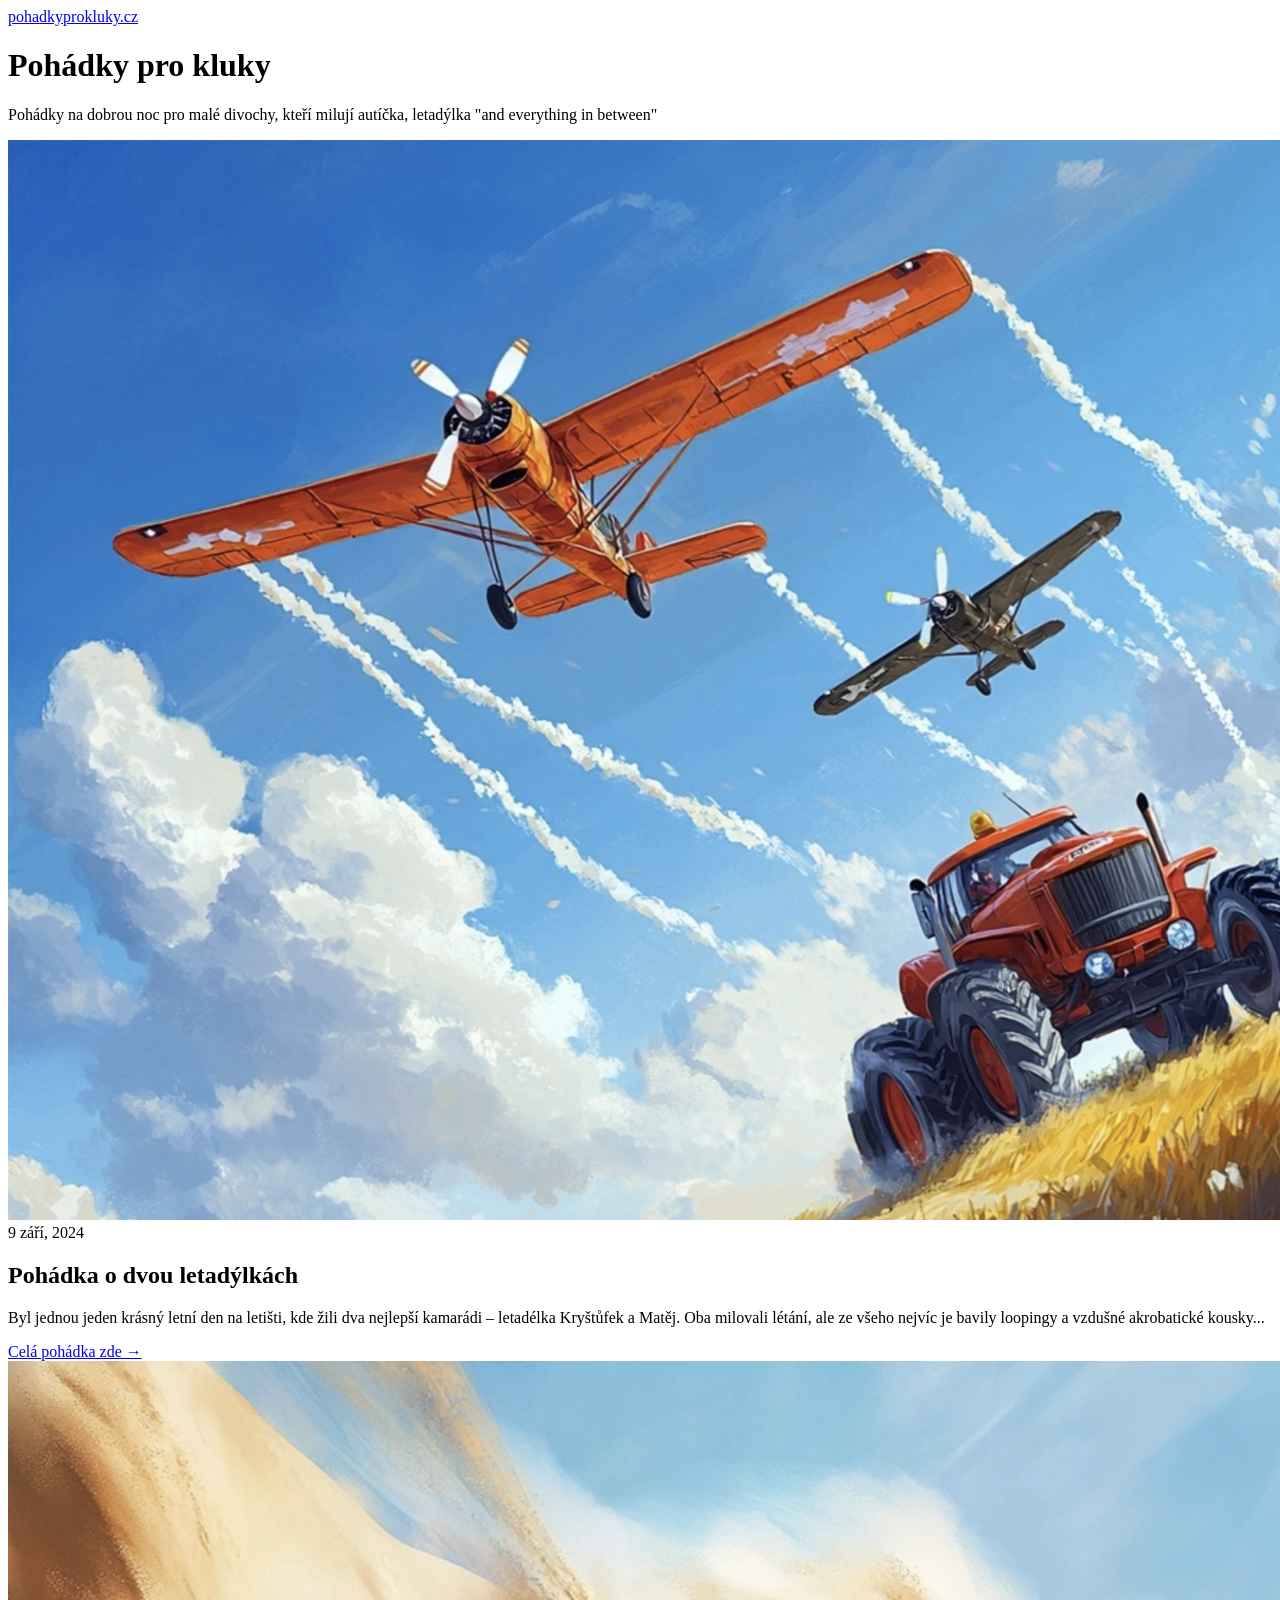
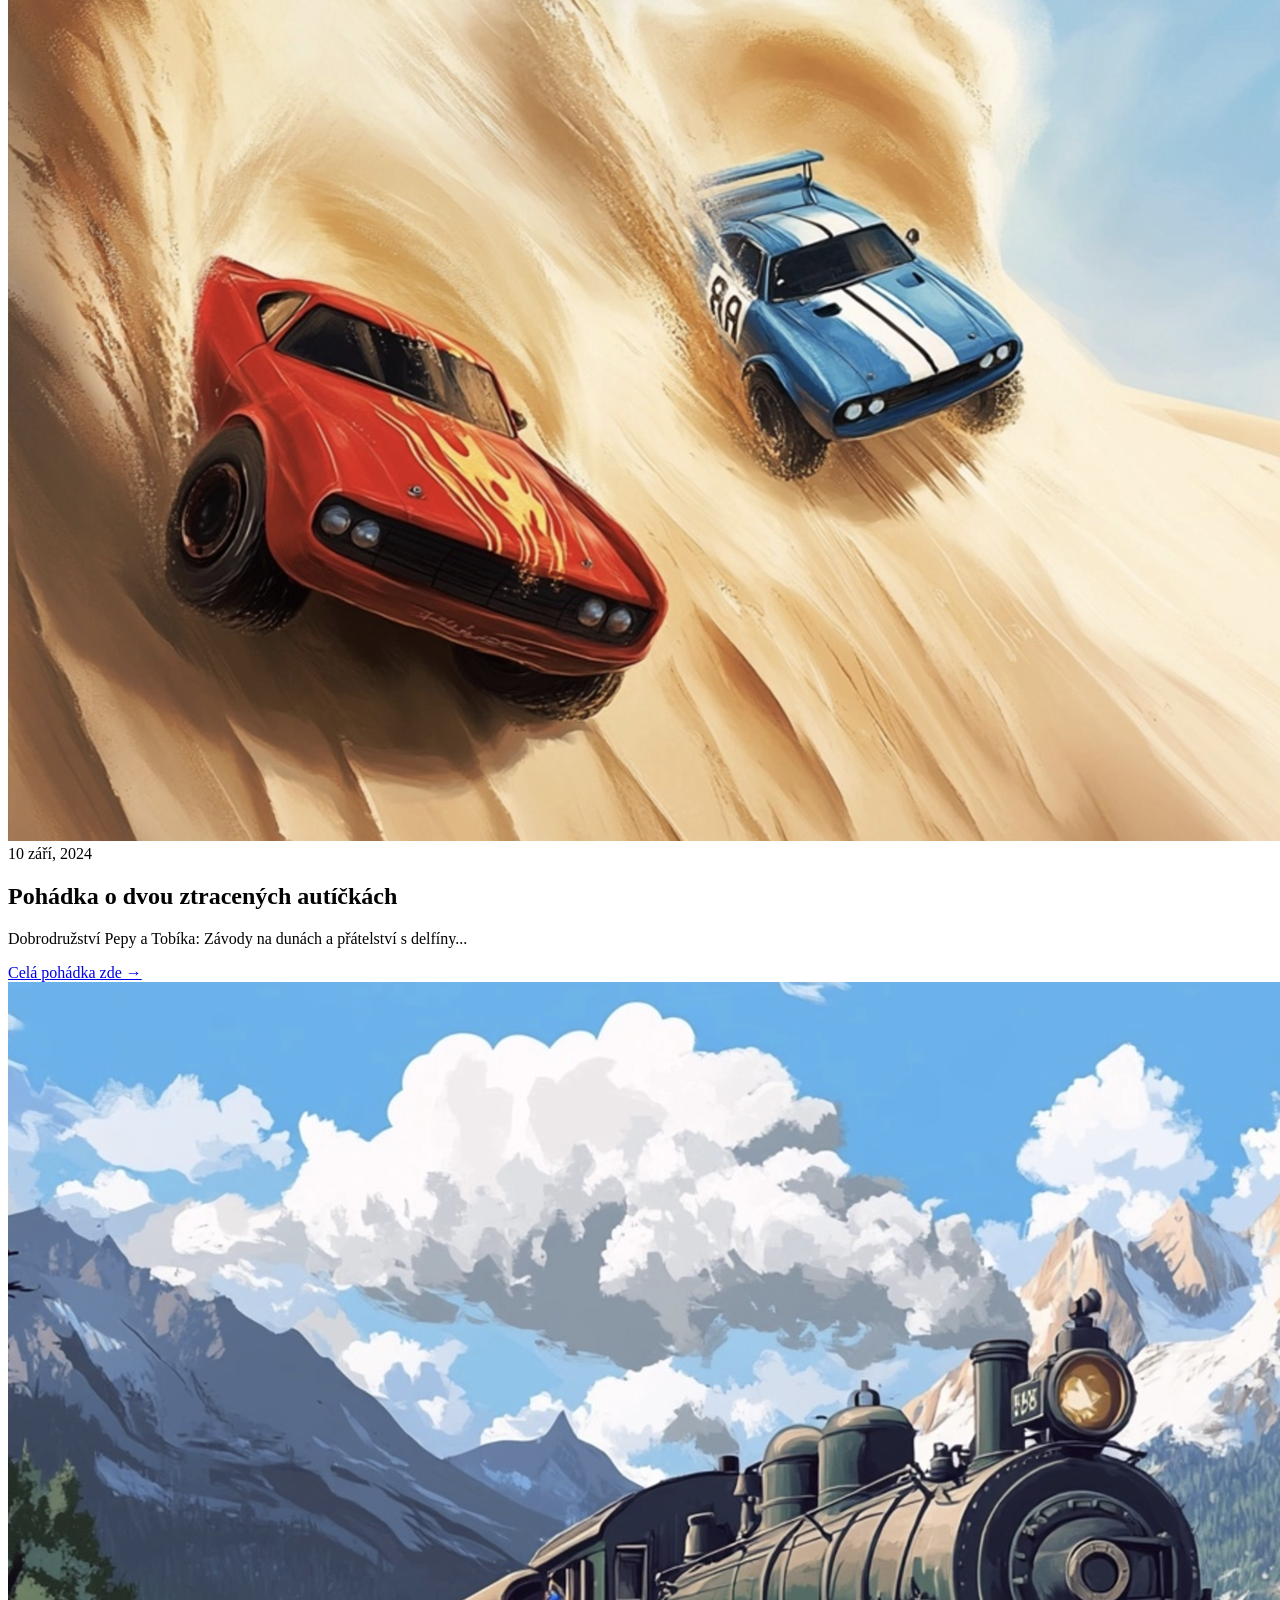
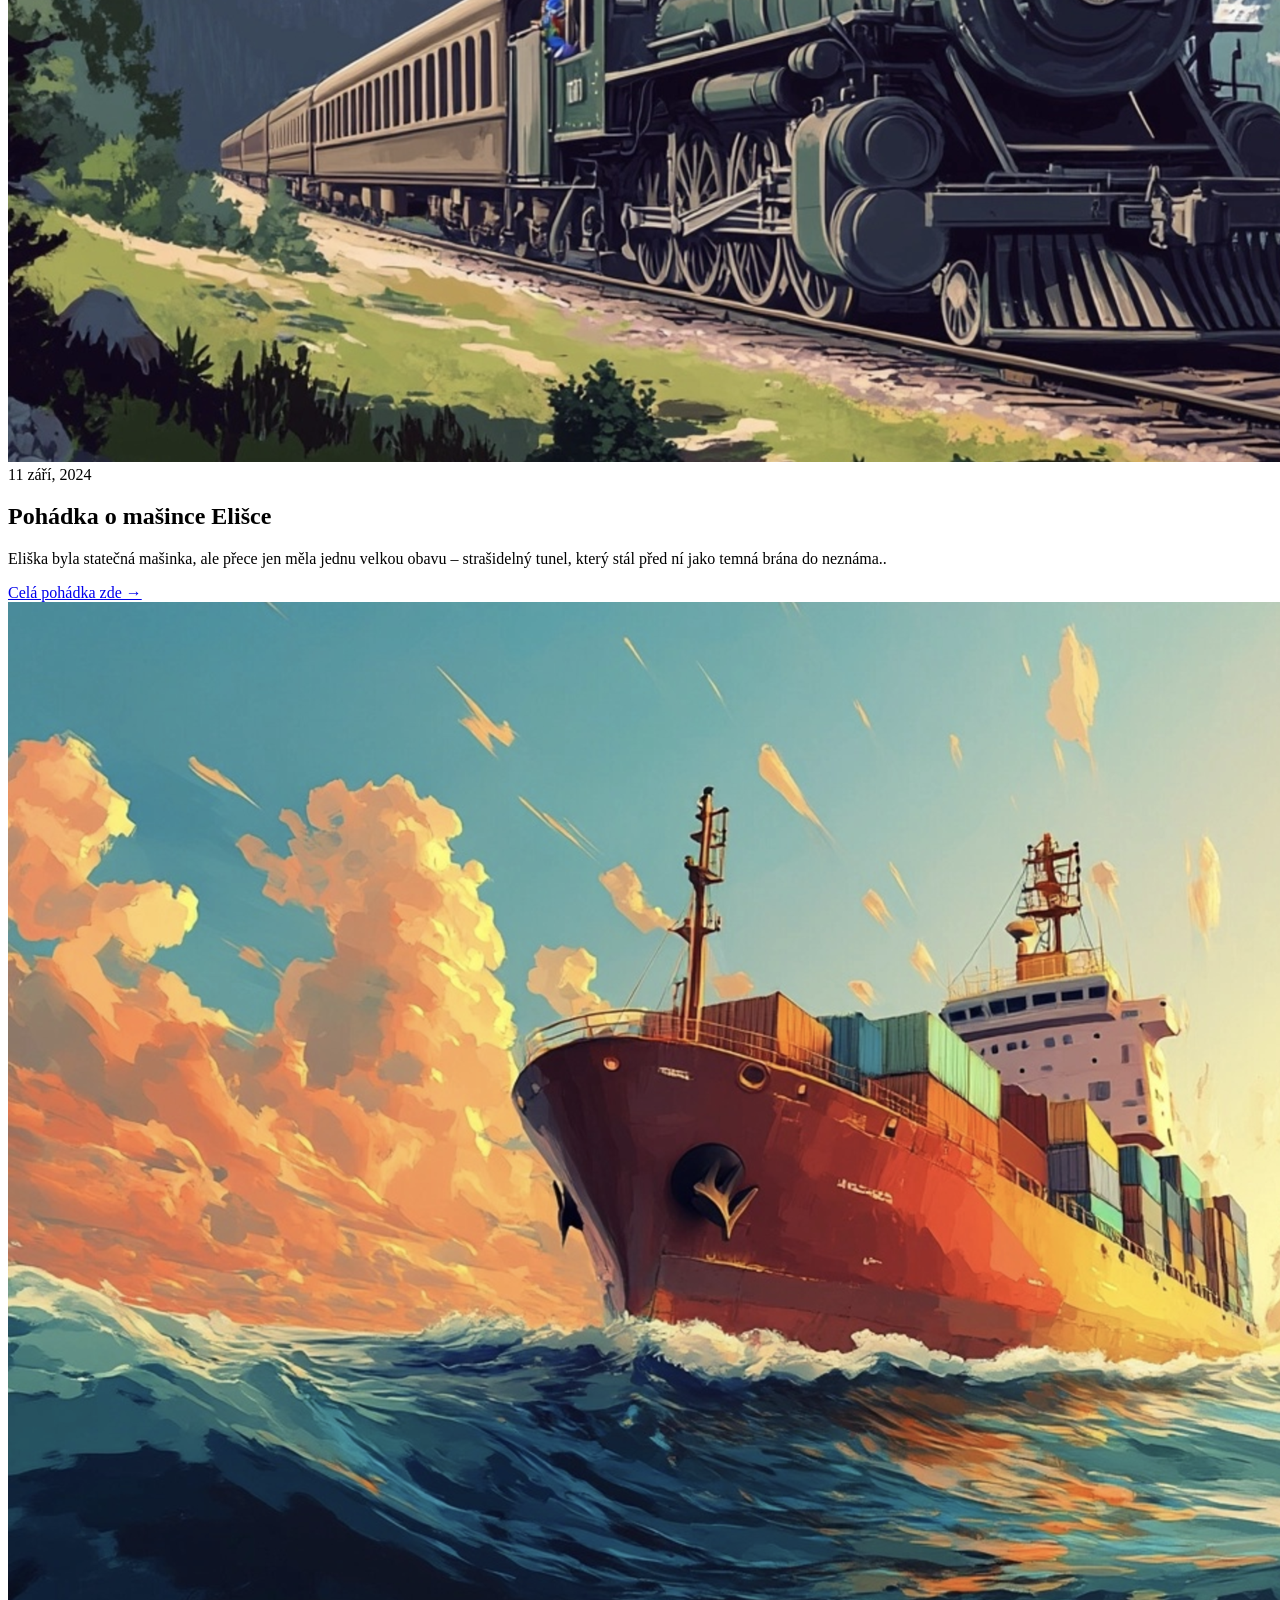
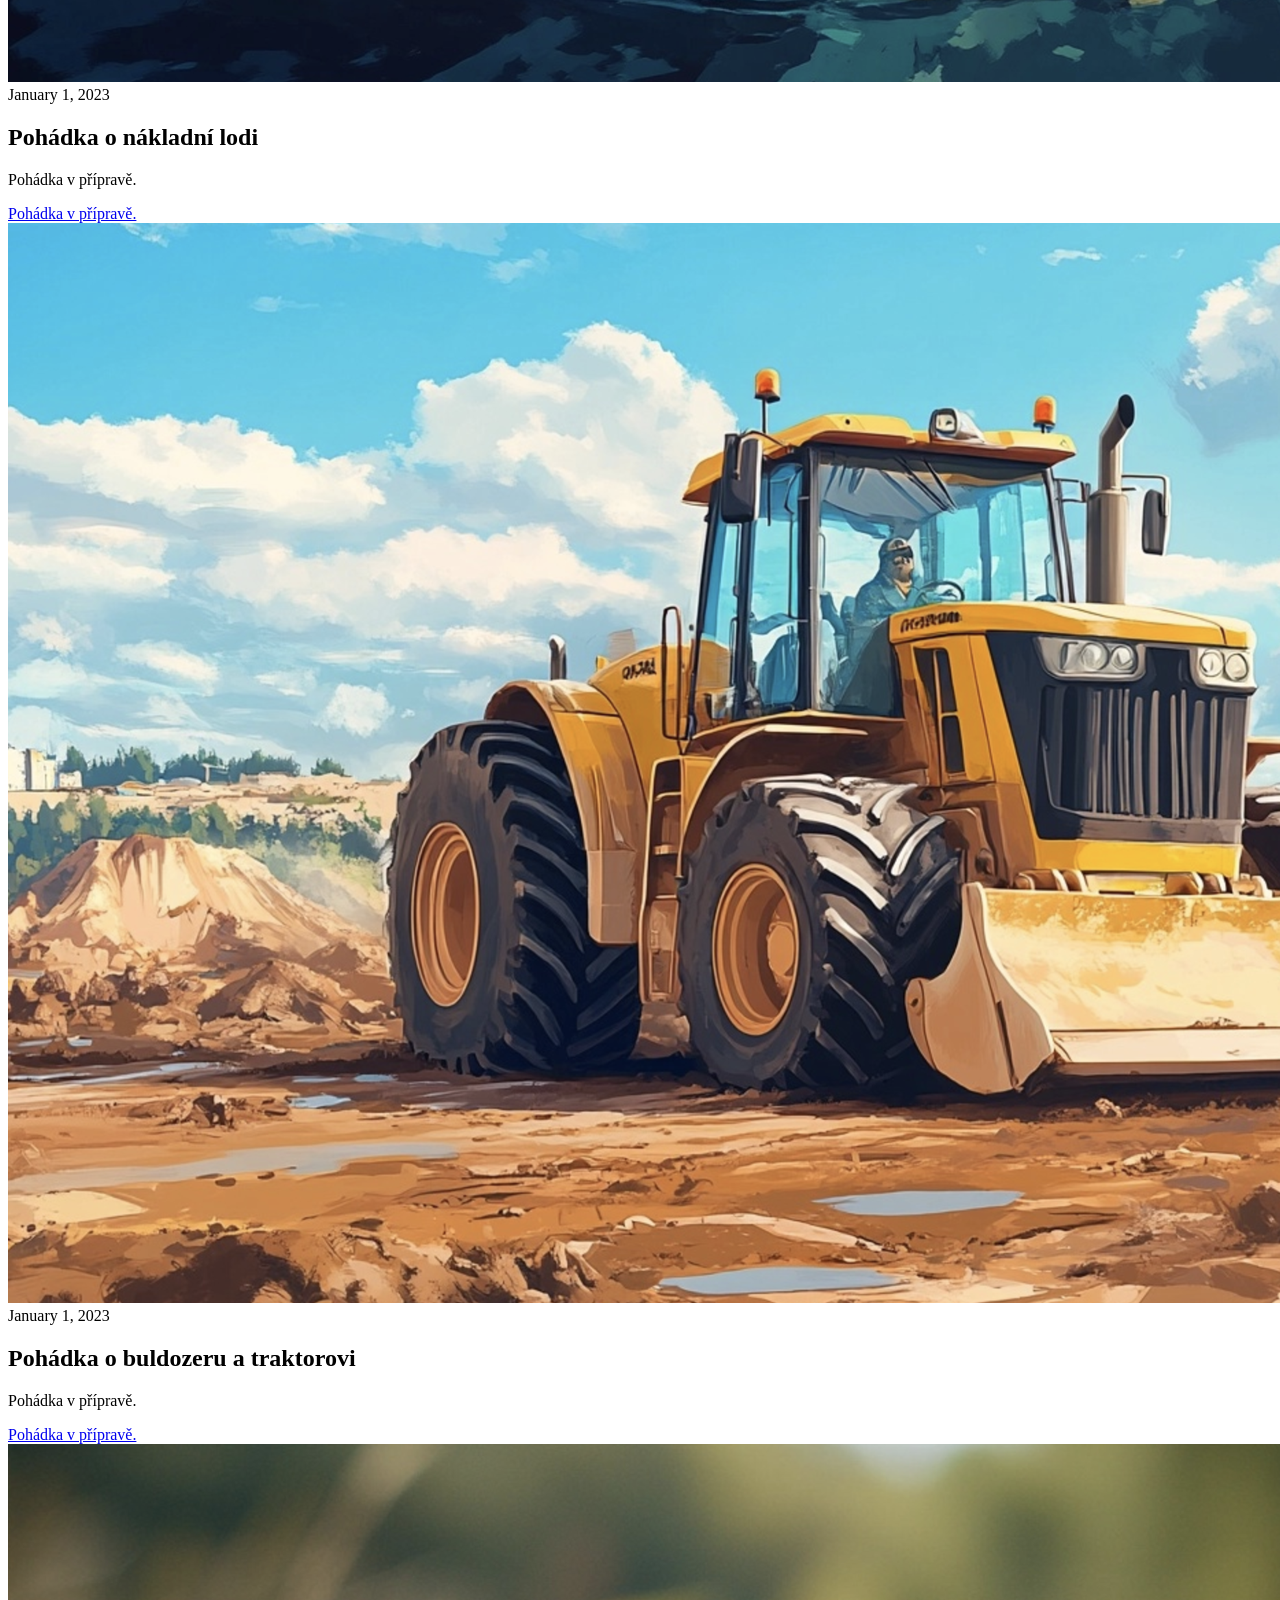
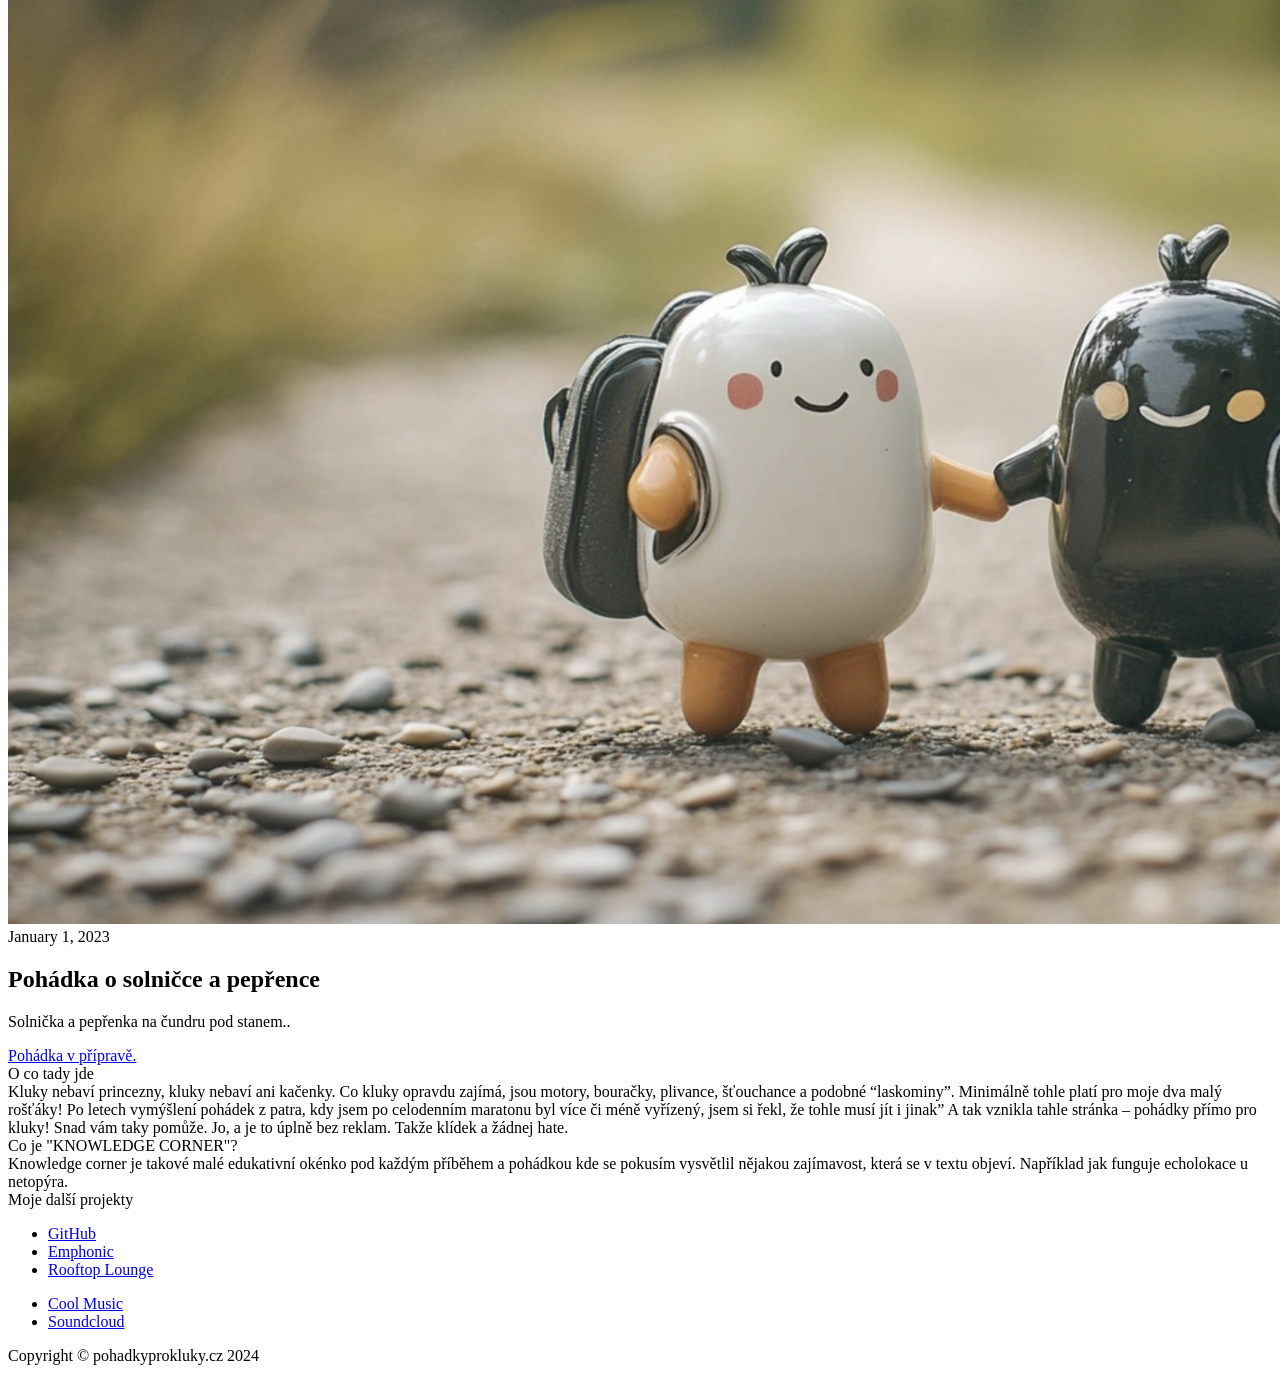
==== index.html @ cba32313 "initCommit" ====
<!DOCTYPE html>
<html lang="en">
    <head>
        <!-- TraceBandit -->
        <script>
            // Track the time when the user opens the page
            const startTime = Date.now();
          
            // When the user leaves the page (or closes it), calculate the duration
            window.addEventListener('beforeunload', function() {
              const endTime = Date.now();
              const timeSpent = Math.round((endTime - startTime) / 1000); // Time in seconds
              
              // Send the time spent and page information to the Flask backend
              navigator.sendBeacon('https://logmonitor.eu/log-time', JSON.stringify({
                time_spent: timeSpent,
                page: window.location.pathname  // Log the page they are visiting
              }));
            });
          </script>
         <!-- End TraceBandit -->
        <meta charset="utf-8" />
        <meta name="viewport" content="width=device-width, initial-scale=1, shrink-to-fit=no" />
        <meta name="description" content="Pohádky na dobrou noc, Pohádky do postele, Pohadky pro deti, Pohadky pro kluky" />
        <meta name="author" content="Roman Oujezdský" />
        <title>Pohádky pro kluky</title>
        <!-- Favicon-->
        <link rel="icon" type="image/x-icon" href="assets/favicon.ico" />
        <!-- Core theme CSS (includes Bootstrap)-->
        <link href="css/styles.css" rel="stylesheet" />
    </head>
    <body>
        <!-- Responsive navbar-->
        <nav class="navbar navbar-expand-lg navbar-dark bg-dark">
            <div class="container">
                <a class="navbar-brand" href="#!">pohadkyprokluky.cz</a>
                <!--
                    <button class="navbar-toggler" type="button" data-bs-toggle="collapse" data-bs-target="#navbarSupportedContent" aria-controls="navbarSupportedContent" aria-expanded="false" aria-label="Toggle navigation"><span class="navbar-toggler-icon"></span></button>
                    <div class="collapse navbar-collapse" id="navbarSupportedContent">
                        <ul class="navbar-nav ms-auto mb-2 mb-lg-0">

                            <li class="nav-item"><a class="nav-link" href="#">Home</a></li>
                            <li class="nav-item"><a class="nav-link" href="#!">About</a></li>
                            <li class="nav-item"><a class="nav-link" href="#!">Contact</a></li>
                            <li class="nav-item"><a class="nav-link active" aria-current="page" href="#">Pohádky</a></li>
                        </ul>
                    </div>
                --> 
            </div>
        </nav>
        <!-- Page header with logo and tagline-->
        <header class="py-5 bg-light border-bottom mb-4">
            <div class="container">
                <div class="text-center my-5">
                    <h1 class="fw-bolder">Pohádky pro kluky</h1>
                    <link rel="icon" type="image/x-icon" href="assets/favicon.ico" />
                    <p class="lead mb-0">Pohádky na dobrou noc pro malé divochy, kteří milují autíčka, letadýlka "and everything in between"</p>
                </div>
            </div>
        </header>
        <!-- Page content-->
        <div class="container">
            <div class="row">
                <!-- Blog entries-->
                <div class="col-lg-8">
                    <!-- Featured blog post-->
                    <div class="card mb-4">
                        <a href="pohadka-o-dvou-letadylkach.html"><img class="card-img-top" src="assets/letadylka-loops.png" alt="..." /></a>
                        <div class="card-body">
                            <div class="small text-muted">9 září, 2024</div>
                            <h2 class="card-title">Pohádka o dvou letadýlkách</h2>
                            <p class="card-text">
                                Byl jednou jeden krásný letní den na letišti, kde žili dva nejlepší kamarádi – letadélka Kryštůfek a Matěj. Oba milovali létání, ale ze všeho nejvíc je bavily loopingy a vzdušné akrobatické kousky... 
                            </p>
                            <a class="btn btn-primary" href="pohadka-o-dvou-letadylkach.html">Celá pohádka zde →</a>
                        </div>
                    </div>
                    <!-- Nested row for non-featured blog posts-->
                    <div class="row">
                        <div class="col-lg-6">
                            <!-- Blog post-->
                            <div class="card mb-4">
                                <a href="pohadka-o-dvou-autickach.html"><img class="card-img-top" src="assets/auticka-zavod.png" alt="Pohadka o autickach, zavod, more, auticka Hotwheels" /></a>
                                <div class="card-body">
                                    <div class="small text-muted">10 září, 2024</div>
                                    <h2 class="card-title h4">Pohádka o dvou ztracených autíčkách</h2>
                                    <p class="card-text">Dobrodružství Pepy a Tobíka: Závody na dunách a přátelství s delfíny...</p>
                                    <a class="btn btn-primary" href="pohadka-o-dvou-autickach.html">Celá pohádka zde →</a>
                                </div>
                            </div>
                            <!-- Blog post-->
                            <div class="card mb-4">
                                <a href="pohadka-o-masince-elisce.html"><img class="card-img-top" src="assets/lokomotiva-alps.png" alt="Pohádka o mašince Elišce" /></a>
                                <div class="card-body">
                                    <div class="small text-muted">11 září, 2024</div>
                                    <h2 class="card-title h4">Pohádka o mašince Elišce</h2>
                                    <p class="card-text">Eliška byla statečná mašinka, ale přece jen měla jednu velkou obavu – strašidelný tunel, který stál před ní jako temná brána do neznáma..</p>
                                    <a class="btn btn-primary" href="pohadka-o-masince-elisce.html">Celá pohádka zde →</a>
                                </div>
                            </div>
                        </div>
                        <div class="col-lg-6">
                            <!-- Blog post-->
                            <div class="card mb-4">
                                <a href="#!"><img class="card-img-top" src="assets/cargoship-main.png" alt="..." /></a>
                                <div class="card-body">
                                    <div class="small text-muted">January 1, 2023</div>
                                    <h2 class="card-title h4">Pohádka o nákladní lodi</h2>
                                    <p class="card-text">Pohádka v přípravě.</p>
                                    <a class="btn btn-primary" href="#!">Pohádka v přípravě.</a>
                                </div>
                            </div>
                            <!-- Blog post-->
                            <div class="card mb-4">
                                <a href="#!"><img class="card-img-top" src="assets/buldozer-main.png" alt="..." /></a>
                                <div class="card-body">
                                    <div class="small text-muted">January 1, 2023</div>
                                    <h2 class="card-title h4">Pohádka o buldozeru a traktorovi</h2>
                                    <p class="card-text">Pohádka v přípravě.</p>
                                    <a class="btn btn-primary" href="#!">Pohádka v přípravě.</a>
                                </div>
                            </div>
                            <!-- Blog post-->
                            <div class="card mb-4">
                                <a href="#!"><img class="card-img-top" src="assets/solnicky-main.png" alt="..." /></a>
                                <div class="card-body">
                                    <div class="small text-muted">January 1, 2023</div>
                                    <h2 class="card-title h4">Pohádka o solničce a pepřence</h2>
                                    <p class="card-text">Solnička a pepřenka na čundru pod stanem..</p>
                                    <a class="btn btn-primary" href="#!">Pohádka v přípravě.</a>
                                </div>
                            </div>
                        </div>
                    </div>
                <!-- Pagination
                    <nav aria-label="Pagination">
                        <hr class="my-0" />
                        <ul class="pagination justify-content-center my-4">
                            <li class="page-item disabled"><a class="page-link" href="#" tabindex="-1" aria-disabled="true">Newer</a></li>
                            <li class="page-item active" aria-current="page"><a class="page-link" href="#!">1</a></li>
                            <li class="page-item"><a class="page-link" href="#!">2</a></li>
                            <li class="page-item"><a class="page-link" href="#!">3</a></li>
                            <li class="page-item disabled"><a class="page-link" href="#!">...</a></li>
                            <li class="page-item"><a class="page-link" href="#!">15</a></li>
                            <li class="page-item"><a class="page-link" href="#!">Older</a></li>
                        </ul>
                    </nav>
                -->
                </div>
                <!-- Side widgets-->
                <div class="col-lg-4">
                    <!-- Search widget-->
                    <div class="card mb-4">
                        <div class="card-header">O co tady jde</div>
                        <div class="card-body">Kluky nebaví princezny, kluky nebaví ani kačenky. Co kluky opravdu zajímá, jsou motory, bouračky, plivance, šťouchance a podobné “laskominy”. 
                            Minimálně tohle platí pro moje dva malý rošťáky! Po letech vymýšlení pohádek z patra, kdy jsem po celodenním maratonu byl více či méně vyřízený, jsem si řekl, že tohle musí jít i jinak” 
                            A tak vznikla tahle stránka – pohádky přímo pro kluky! Snad vám taky pomůže. Jo, a je to úplně bez reklam. Takže klídek a žádnej hate. 
                        </div>
                    </div>
                    <div class="card mb-4">
                        <div class="card-header">Co je "KNOWLEDGE CORNER"?</div>
                        <div class="card-body">Knowledge corner je takové malé edukativní okénko pod každým příběhem a pohádkou kde se pokusím vysvětlil nějakou zajímavost, která se v textu objeví.
                            Například jak funguje echolokace u netopýra.
                        </div>
                    </div>
                    <!-- Categories widget-->
                    <div class="card mb-4">
                        <div class="card-header">Moje další projekty</div>
                        <div class="card-body">
                            <div class="row">
                                <div class="col-sm-6">
                                    <ul class="list-unstyled mb-0">
                                        <li><a href="https://github.com/hexobandit" target="_blank">GitHub</a></li>
                                        <li><a href="http://emphonic.com" target="_blank">Emphonic</a></li>
                                        <li><a href="https://www.youtube.com/@rooftop-lounge" target="_blank">Rooftop Lounge</a></li>
                                    </ul>
                                </div>
                                <div class="col-sm-6">
                                    <ul class="list-unstyled mb-0">
                                        <li><a href="https://www.youtube.com/@MrEmphonic" target="_blank">Cool Music</a></li>
                                        <li><a href="https://soundcloud.com/emphonic" target="_blank">Soundcloud</a></li>
                                    </ul>
                                </div>
                            </div>
                        </div>
                    </div>
                    <!-- Side widget
                    <div class="card mb-4">
                        <div class="card-header">Moje další projekty</div>
                        <div class="card-body">You can put anything you want inside of these side widgets. They are easy to use, and feature the Bootstrap 5 card component!</div>
                    </div>
                    -->
                </div>
            </div>
        </div>
        <!-- Footer-->
        <footer class="py-5 bg-dark">
            <div class="container"><p class="m-0 text-center text-white">Copyright &copy; pohadkyprokluky.cz 2024</p></div>
        </footer>
        <!-- Bootstrap core JS-->
        <script src="https://cdn.jsdelivr.net/npm/bootstrap@5.2.3/dist/js/bootstrap.bundle.min.js"></script>
        <!-- Core theme JS-->
        <script src="js/scripts.js"></script>
    </body>
</html>
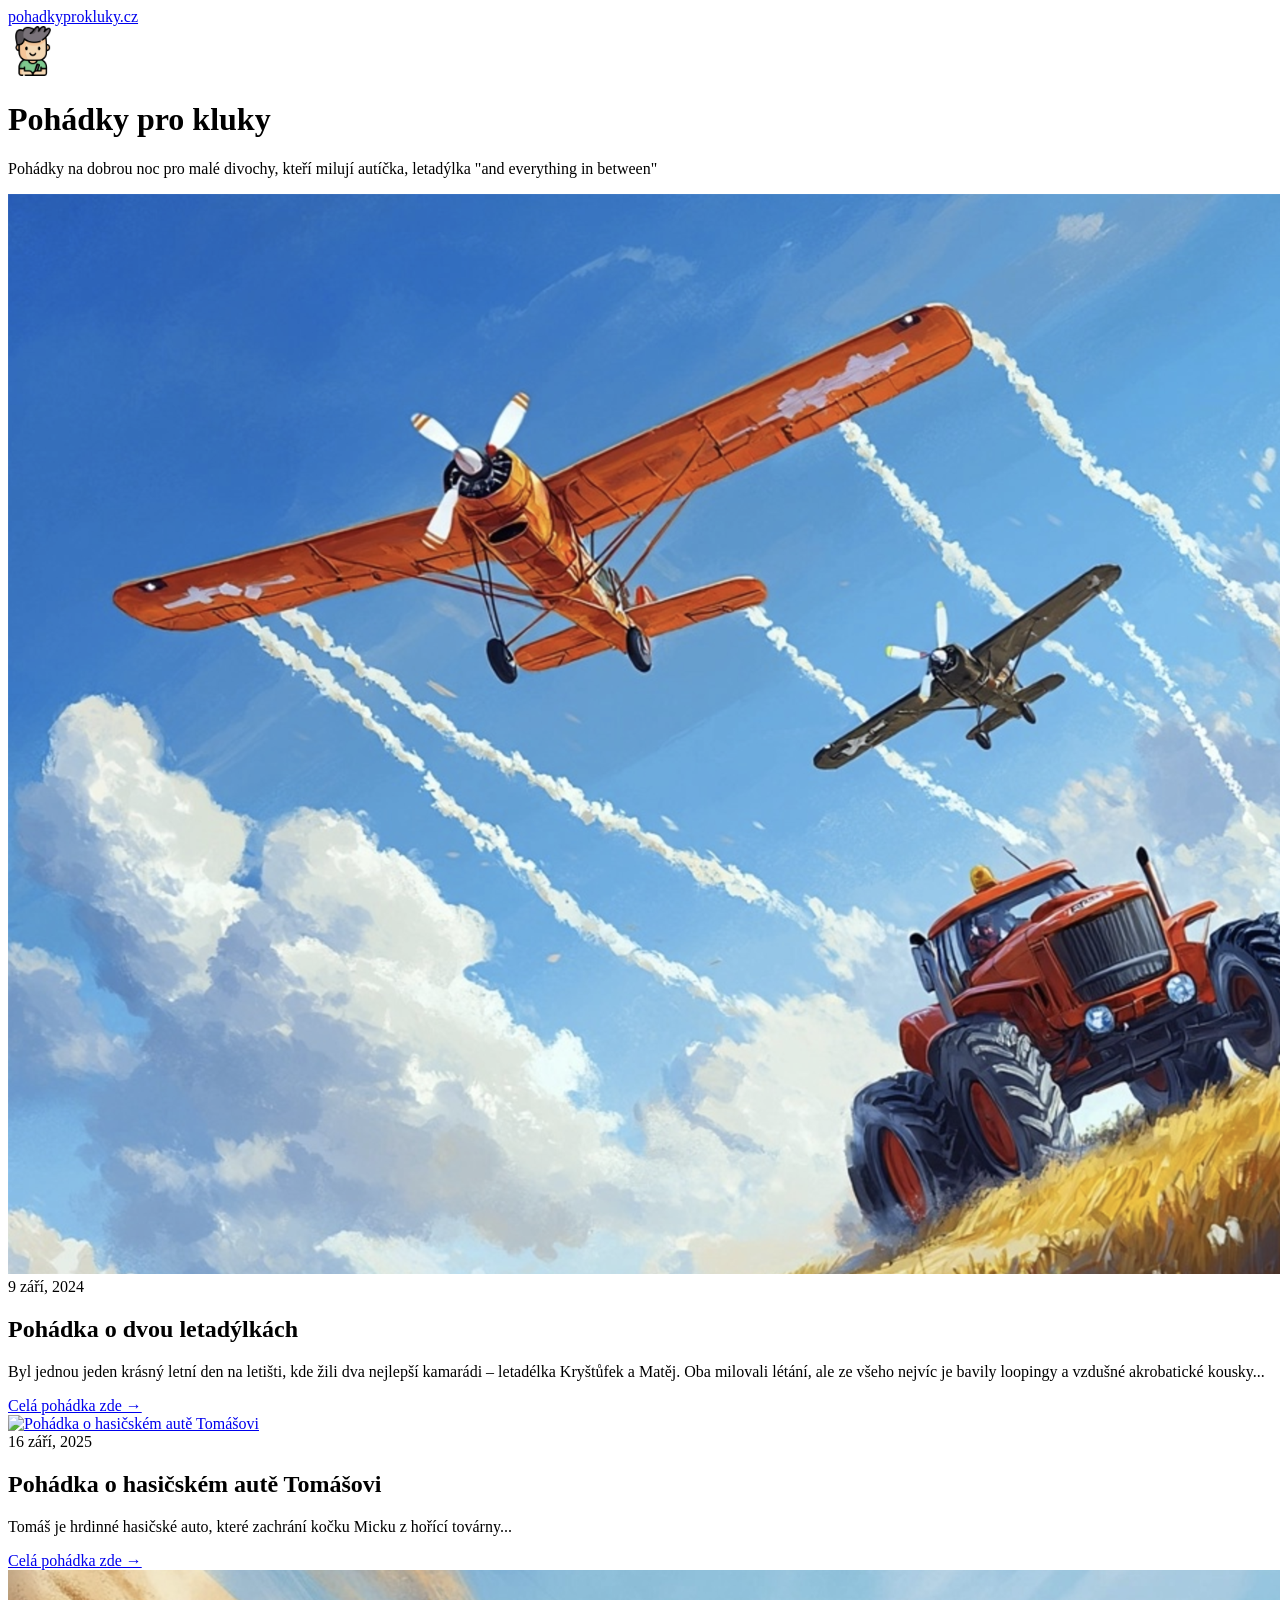
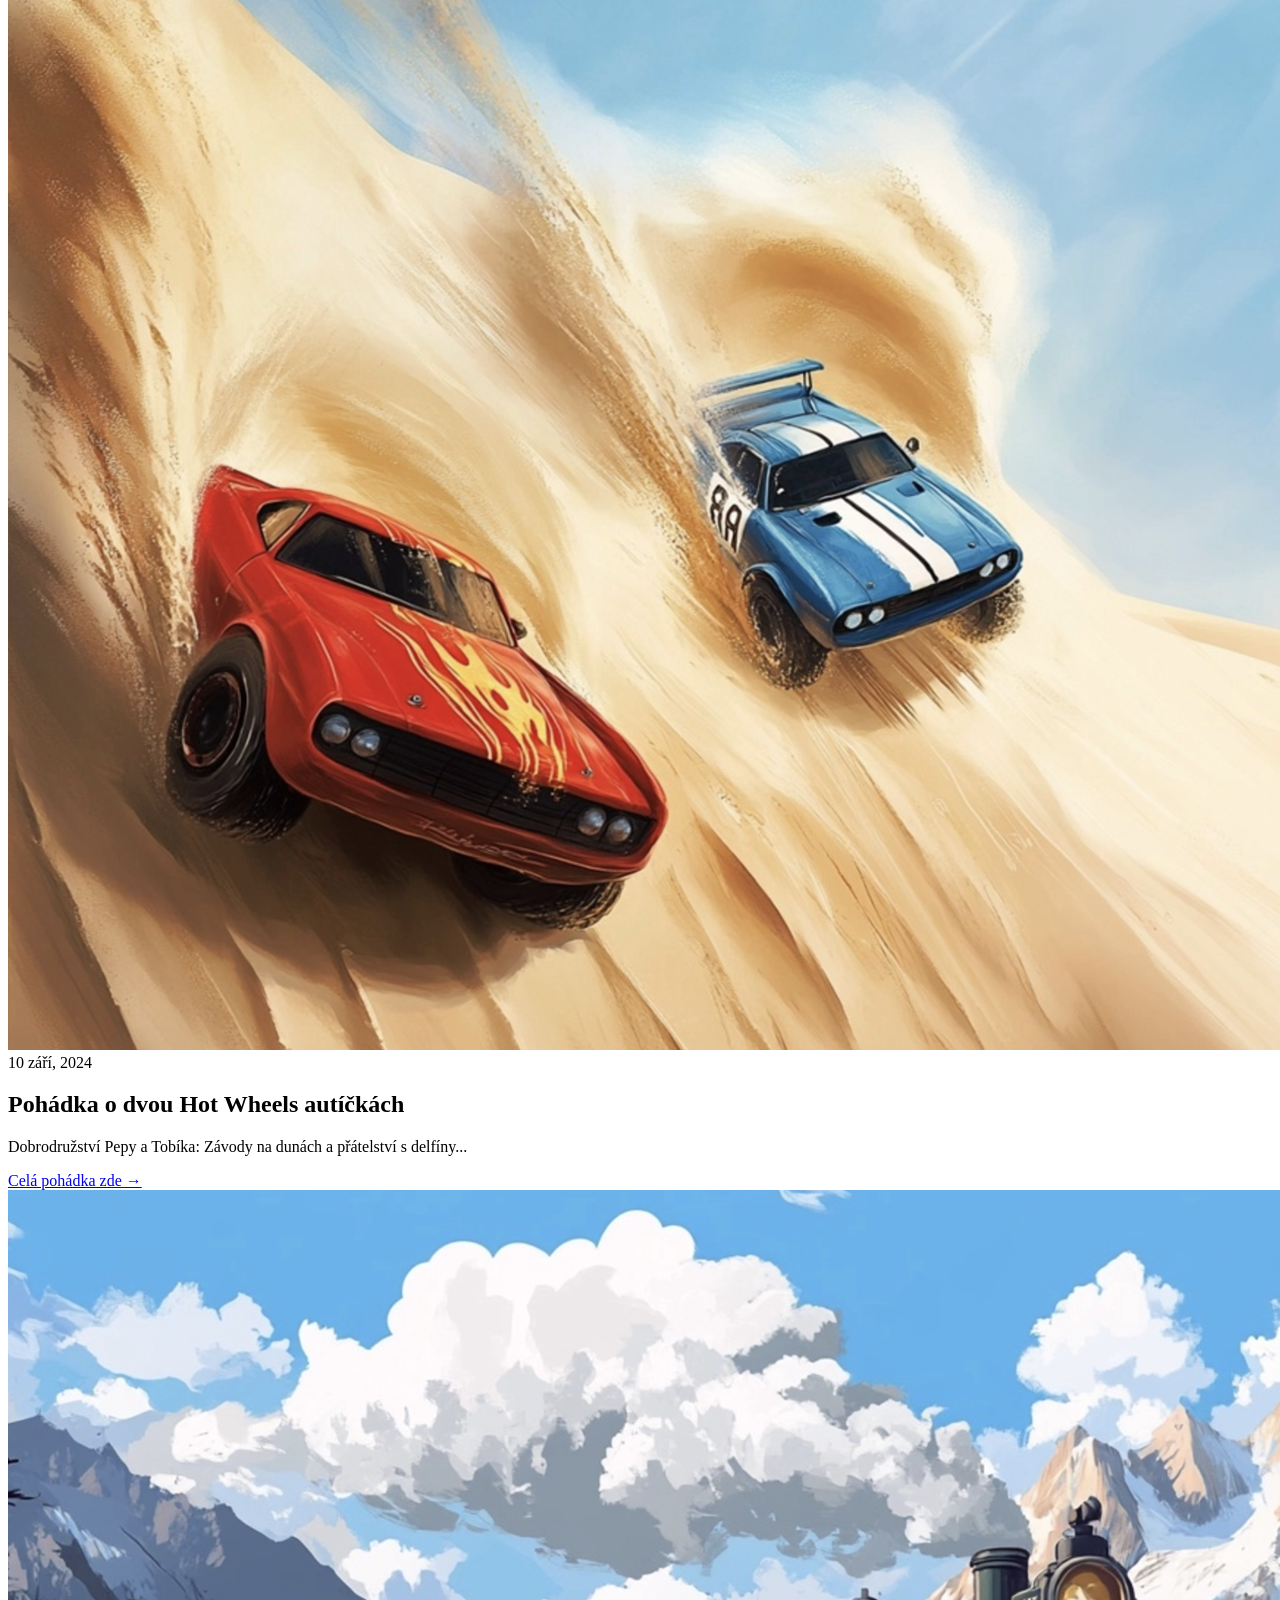
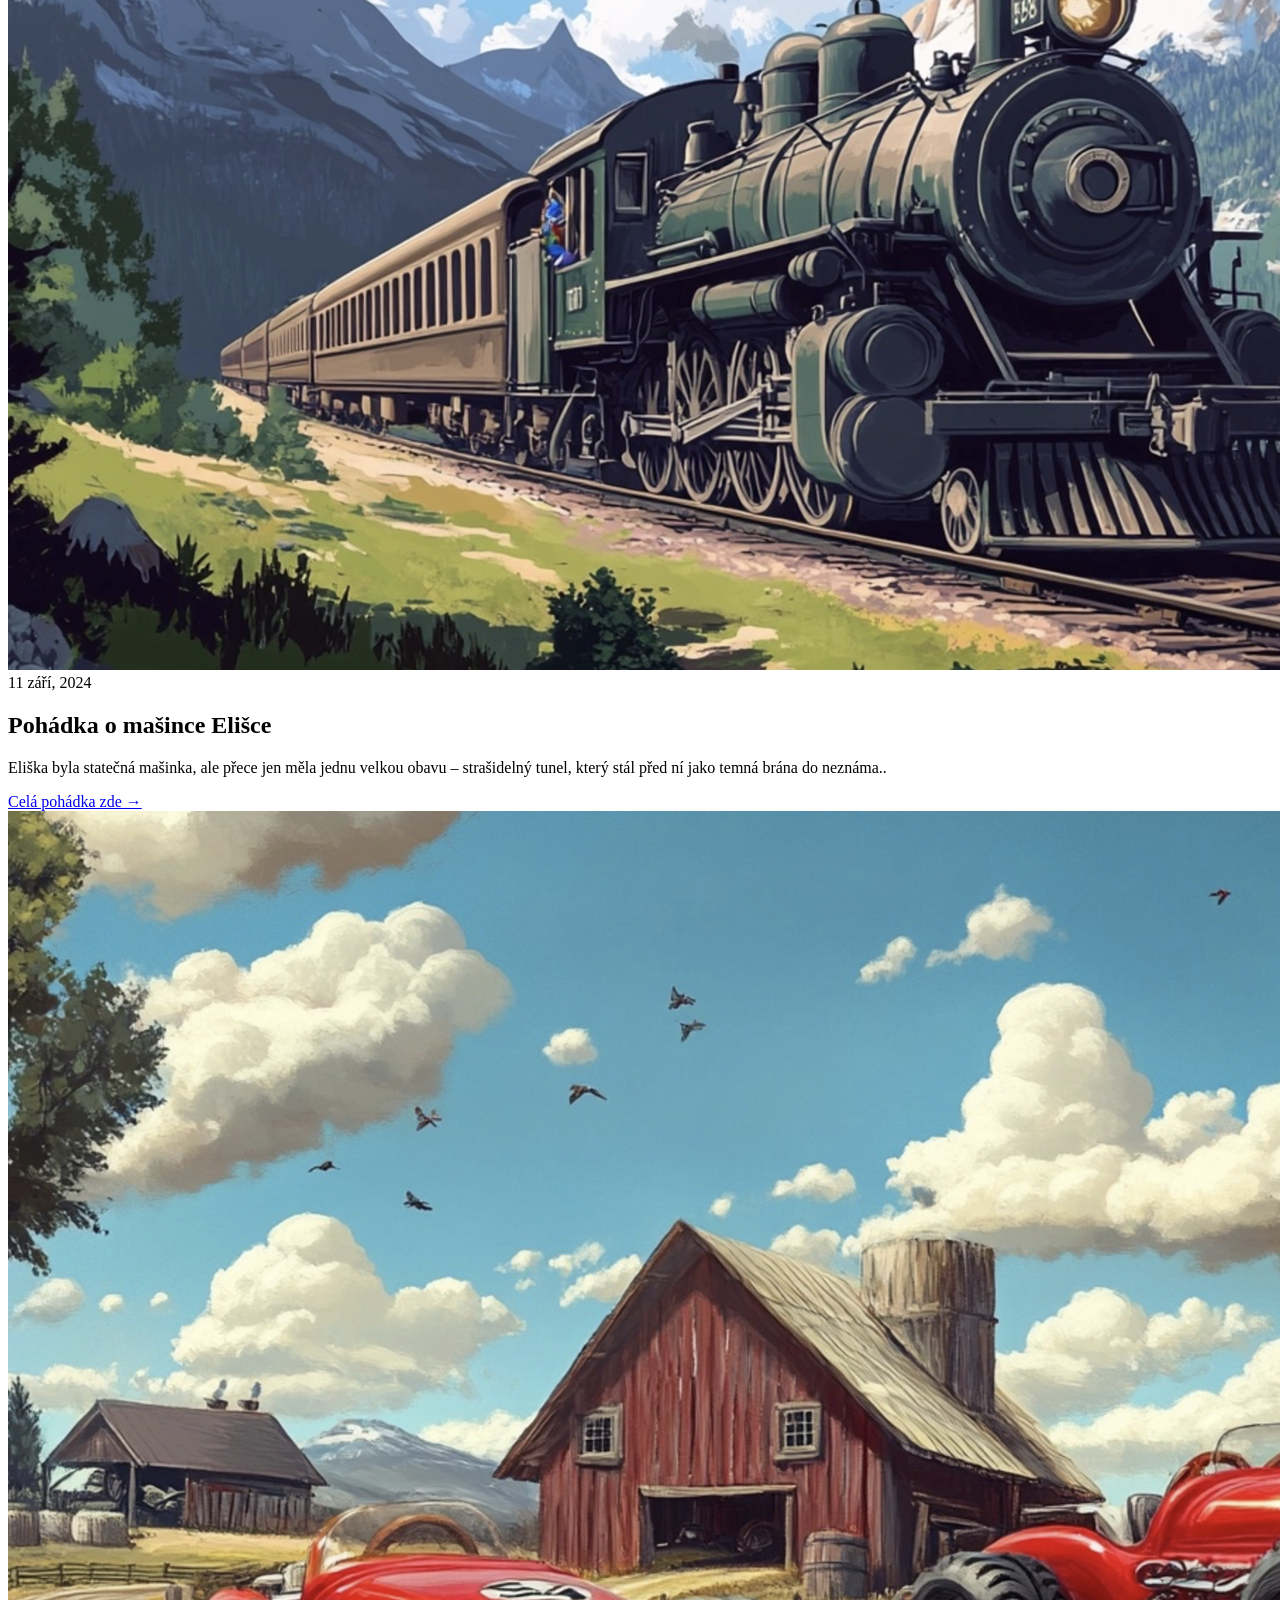
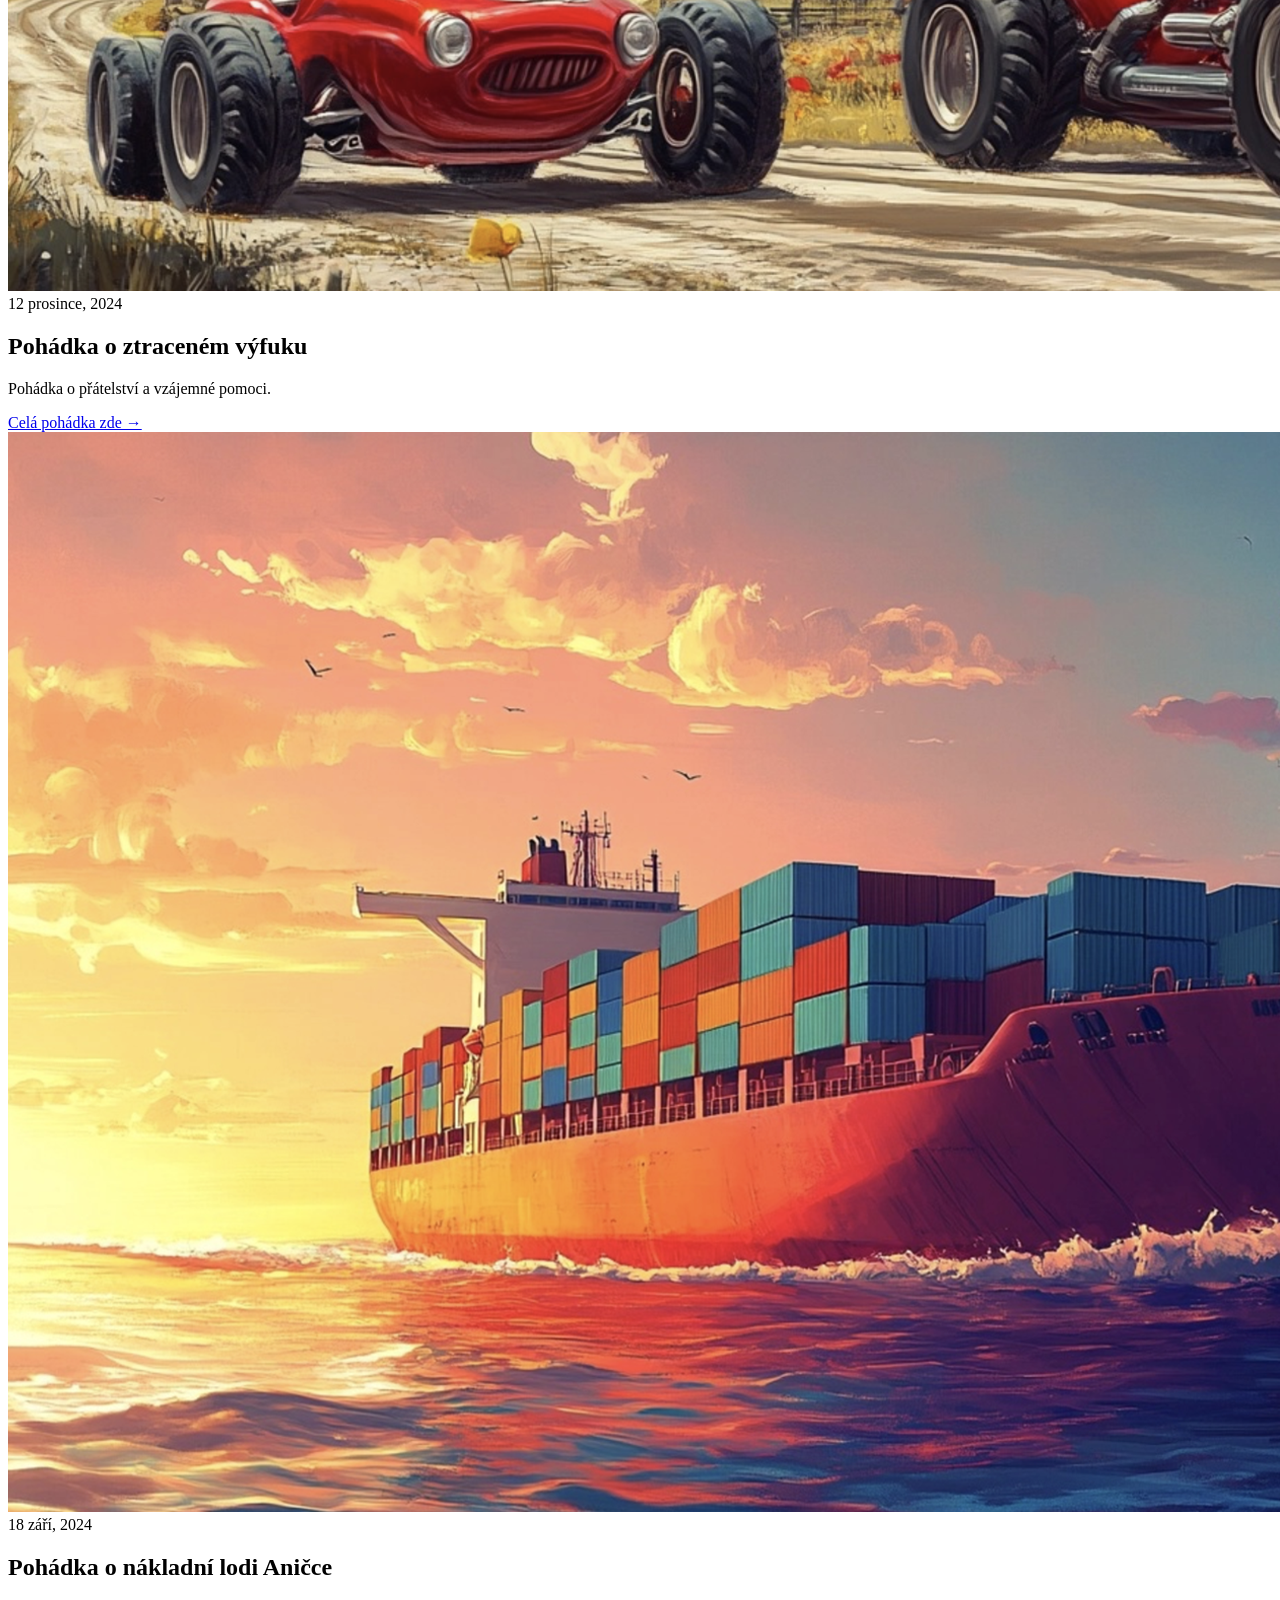
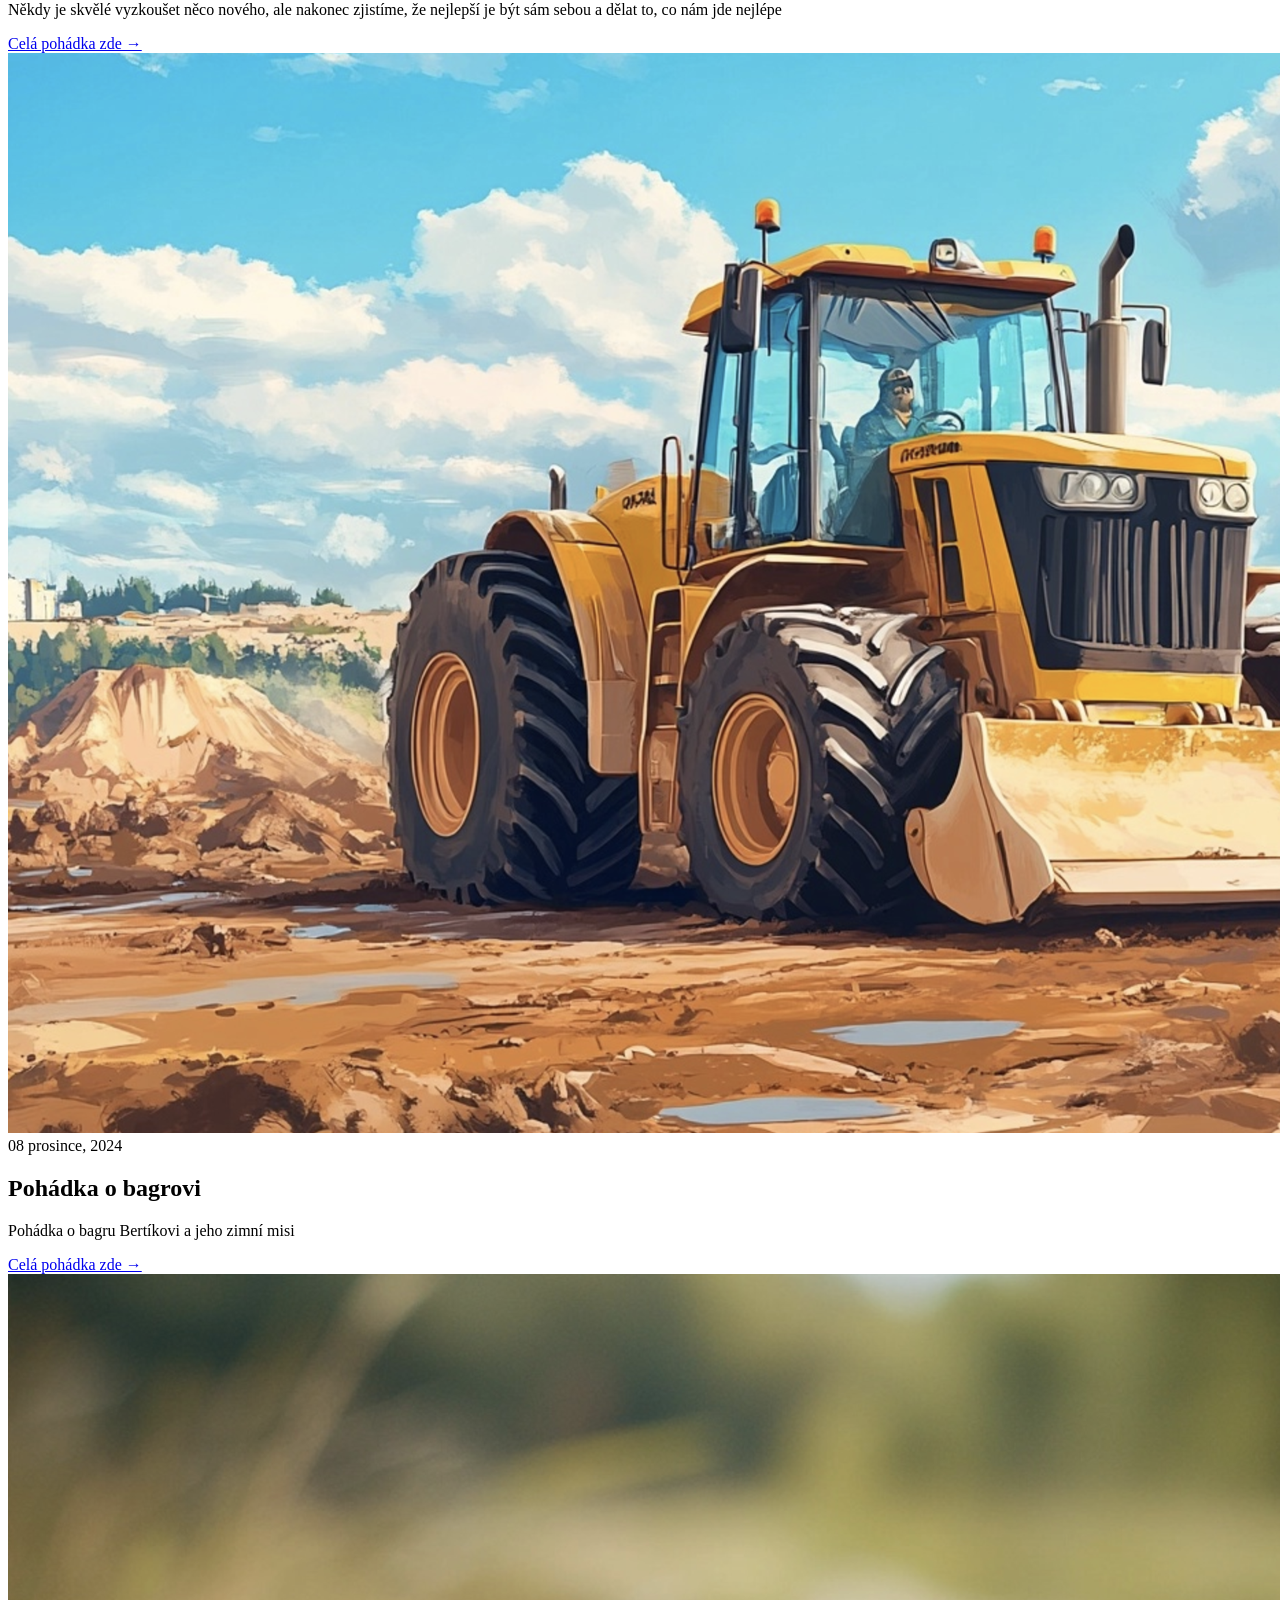
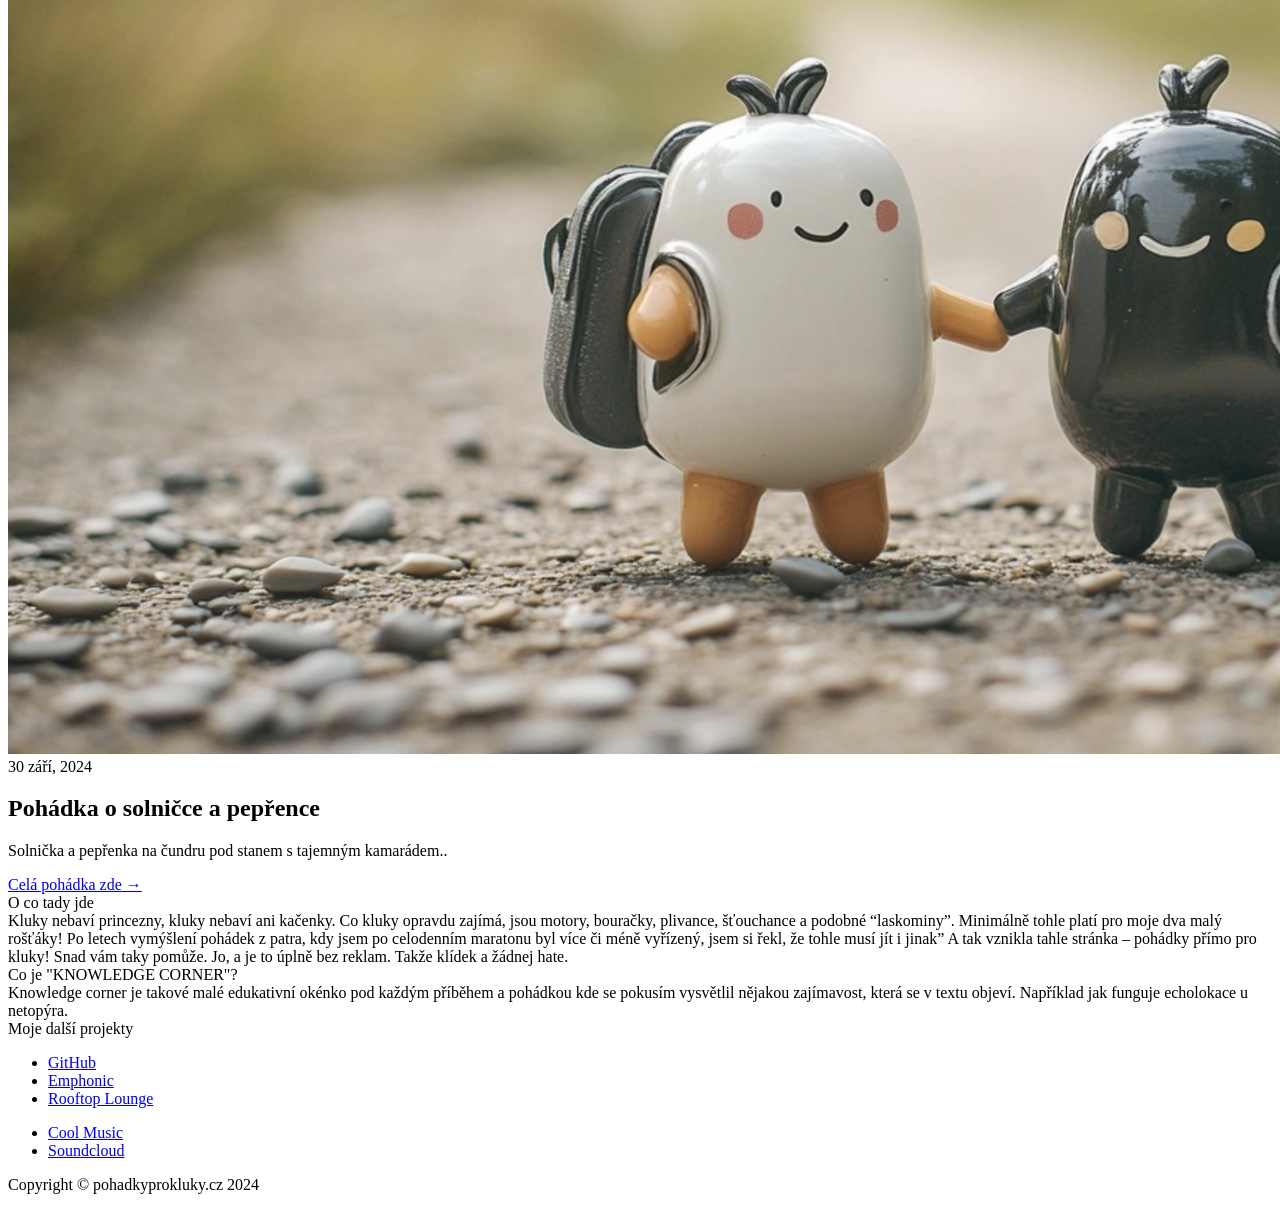
==== commit a54aa31a: "hasicak" ====
--- a/index.html
+++ b/index.html
@@ -1,34 +1,25 @@
 <!DOCTYPE html>
 <html lang="en">
     <head>
-        <!-- TraceBandit -->
-        <script>
-            // Track the time when the user opens the page
-            const startTime = Date.now();
-          
-            // When the user leaves the page (or closes it), calculate the duration
-            window.addEventListener('beforeunload', function() {
-              const endTime = Date.now();
-              const timeSpent = Math.round((endTime - startTime) / 1000); // Time in seconds
-              
-              // Send the time spent and page information to the Flask backend
-              navigator.sendBeacon('https://logmonitor.eu/log-time', JSON.stringify({
-                time_spent: timeSpent,
-                page: window.location.pathname  // Log the page they are visiting
-              }));
-            });
-          </script>
-         <!-- End TraceBandit -->
         <meta charset="utf-8" />
         <meta name="viewport" content="width=device-width, initial-scale=1, shrink-to-fit=no" />
         <meta name="description" content="Pohádky na dobrou noc, Pohádky do postele, Pohadky pro deti, Pohadky pro kluky" />
-        <meta name="author" content="Roman Oujezdský" />
+        <meta name="author" content="Roman Emphonic" />
         <title>Pohádky pro kluky</title>
         <!-- Favicon-->
         <link rel="icon" type="image/x-icon" href="assets/favicon.ico" />
         <!-- Core theme CSS (includes Bootstrap)-->
         <link href="css/styles.css" rel="stylesheet" />
     </head>
+    <!-- Google tag (gtag.js) -->
+    <script async src="https://www.googletagmanager.com/gtag/js?id=G-P7T6HJN109"></script>
+    <script>
+        window.dataLayer = window.dataLayer || [];
+        function gtag(){dataLayer.push(arguments);}
+        gtag('js', new Date());
+
+        gtag('config', 'G-P7T6HJN109');
+    </script>
     <body>
         <!-- Responsive navbar-->
         <nav class="navbar navbar-expand-lg navbar-dark bg-dark">
@@ -52,8 +43,8 @@
         <header class="py-5 bg-light border-bottom mb-4">
             <div class="container">
                 <div class="text-center my-5">
+                    <img class="img-fluid rounded" src="assets/kluk.png" style="width: 50px; height: auto;" />
                     <h1 class="fw-bolder">Pohádky pro kluky</h1>
-                    <link rel="icon" type="image/x-icon" href="assets/favicon.ico" />
                     <p class="lead mb-0">Pohádky na dobrou noc pro malé divochy, kteří milují autíčka, letadýlka "and everything in between"</p>
                 </div>
             </div>
@@ -80,10 +71,20 @@
                         <div class="col-lg-6">
                             <!-- Blog post-->
                             <div class="card mb-4">
-                                <a href="pohadka-o-dvou-autickach.html"><img class="card-img-top" src="assets/auticka-zavod.png" alt="Pohadka o autickach, zavod, more, auticka Hotwheels" /></a>
+                                <a href="pohadka-o-hasicskem-aute.html"><img class="card-img-top" src="assets/hasicske-auto-main.png" alt="Pohádka o hasičském autě Tomášovi" /></a>
+                                <div class="card-body">
+                                    <div class="small text-muted">16 září, 2025</div>
+                                    <h2 class="card-title h4">Pohádka o hasičském autě Tomášovi</h2>
+                                    <p class="card-text">Tomáš je hrdinné hasičské auto, které zachrání kočku Micku z hořící továrny...</p>
+                                    <a class="btn btn-primary" href="pohadka-o-hasicskem-aute.html">Celá pohádka zde →</a>
+                                </div>
+                            </div>
+                            <!-- Blog post-->
+                            <div class="card mb-4">
+                                <a href="pohadka-o-dvou-autickach.html"><img class="card-img-top" src="assets/auticka-zavod.png" alt="Pohadka o autickach, zavod, more, auticka Hot Wheels" /></a>
                                 <div class="card-body">
                                     <div class="small text-muted">10 září, 2024</div>
-                                    <h2 class="card-title h4">Pohádka o dvou ztracených autíčkách</h2>
+                                    <h2 class="card-title h4">Pohádka o dvou Hot Wheels autíčkách</h2>
                                     <p class="card-text">Dobrodružství Pepy a Tobíka: Závody na dunách a přátelství s delfíny...</p>
                                     <a class="btn btn-primary" href="pohadka-o-dvou-autickach.html">Celá pohádka zde →</a>
                                 </div>
@@ -98,36 +99,46 @@
                                     <a class="btn btn-primary" href="pohadka-o-masince-elisce.html">Celá pohádka zde →</a>
                                 </div>
                             </div>
+                            <!-- Blog post-->
+                            <div class="card mb-4">
+                                <a href="pohadka-o-ztracenem-vyfuku.html"><img class="card-img-top" src="assets/auticka-vyfuk.png" alt="pohádka o ztraceném výfuku" /></a>
+                                <div class="card-body">
+                                    <div class="small text-muted">12 prosince, 2024</div>
+                                    <h2 class="card-title h4">Pohádka o ztraceném výfuku</h2>
+                                    <p class="card-text">Pohádka o přátelství a vzájemné pomoci.</p>
+                                    <a class="btn btn-primary" href="pohadka-o-peprence-a-solnicce-cundr.html">Celá pohádka zde →</a>
+                                </div>
+                            </div>
                         </div>
                         <div class="col-lg-6">
                             <!-- Blog post-->
                             <div class="card mb-4">
-                                <a href="#!"><img class="card-img-top" src="assets/cargoship-main.png" alt="..." /></a>
-                                <div class="card-body">
-                                    <div class="small text-muted">January 1, 2023</div>
-                                    <h2 class="card-title h4">Pohádka o nákladní lodi</h2>
-                                    <p class="card-text">Pohádka v přípravě.</p>
-                                    <a class="btn btn-primary" href="#!">Pohádka v přípravě.</a>
-                                </div>
-                            </div>
-                            <!-- Blog post-->
-                            <div class="card mb-4">
-                                <a href="#!"><img class="card-img-top" src="assets/buldozer-main.png" alt="..." /></a>
-                                <div class="card-body">
-                                    <div class="small text-muted">January 1, 2023</div>
-                                    <h2 class="card-title h4">Pohádka o buldozeru a traktorovi</h2>
-                                    <p class="card-text">Pohádka v přípravě.</p>
-                                    <a class="btn btn-primary" href="#!">Pohádka v přípravě.</a>
-                                </div>
-                            </div>
-                            <!-- Blog post-->
-                            <div class="card mb-4">
-                                <a href="#!"><img class="card-img-top" src="assets/solnicky-main.png" alt="..." /></a>
-                                <div class="card-body">
-                                    <div class="small text-muted">January 1, 2023</div>
+                                <a href="pohadka-o-nakladni-lodi.html"><img class="card-img-top" src="assets/lod-nakladni.png" alt="Nakladni lod, pohadka" /></a>
+                                <div class="card-body">
+                                    <div class="small text-muted">18 září, 2024</div>
+                                    <h2 class="card-title h4">Pohádka o nákladní lodi Aničce</h2>
+                                    <p class="card-text">Někdy je skvělé vyzkoušet něco nového, ale nakonec zjistíme, že nejlepší je být sám sebou a dělat to, co nám jde nejlépe</p>
+                                    <a class="btn btn-primary" href="pohadka-o-nakladni-lodi.html">Celá pohádka zde →</a>
+                                </div>
+                            </div>
+                            <!-- Blog post-->
+                            <div class="card mb-4">
+                                <a href="pohadka-o-bagrovi.html"><img class="card-img-top" src="assets/buldozer-main.png" alt="pohadka-o-bagrovi" /></a>
+                                <div class="card-body">
+                                    <div class="small text-muted">08 prosince, 2024</div>
+                                    <h2 class="card-title h4">Pohádka o bagrovi</h2>
+                                    <p class="card-text">Pohádka o bagru Bertíkovi a jeho zimní misi</p>
+                                    <a class="btn btn-primary" href="pohadka-o-bagrovi.html">Celá pohádka zde →</a>
+                                </div>
+                            </div>
+                            <!-- Blog post-->
+                            <div class="card mb-4">
+                                <a href="pohadka-o-peprence-a-solnicce-cundr.html"><img class="card-img-top" src="assets/solnicky-main.png" alt="pohádka o pepřence a solničce" /></a>
+                                <div class="card-body">
+                                    <div class="small text-muted">30 září, 2024</div>
                                     <h2 class="card-title h4">Pohádka o solničce a pepřence</h2>
-                                    <p class="card-text">Solnička a pepřenka na čundru pod stanem..</p>
-                                    <a class="btn btn-primary" href="#!">Pohádka v přípravě.</a>
+                                    <p class="card-text">Solnička a pepřenka na čundru pod stanem s tajemným kamarádem..</p>
+                                    <a class="btn btn-primary" href="pohadka-o-peprence-a-solnicce-cundr.html">Celá pohádka zde →</a>
                                 </div>
                             </div>
                         </div>
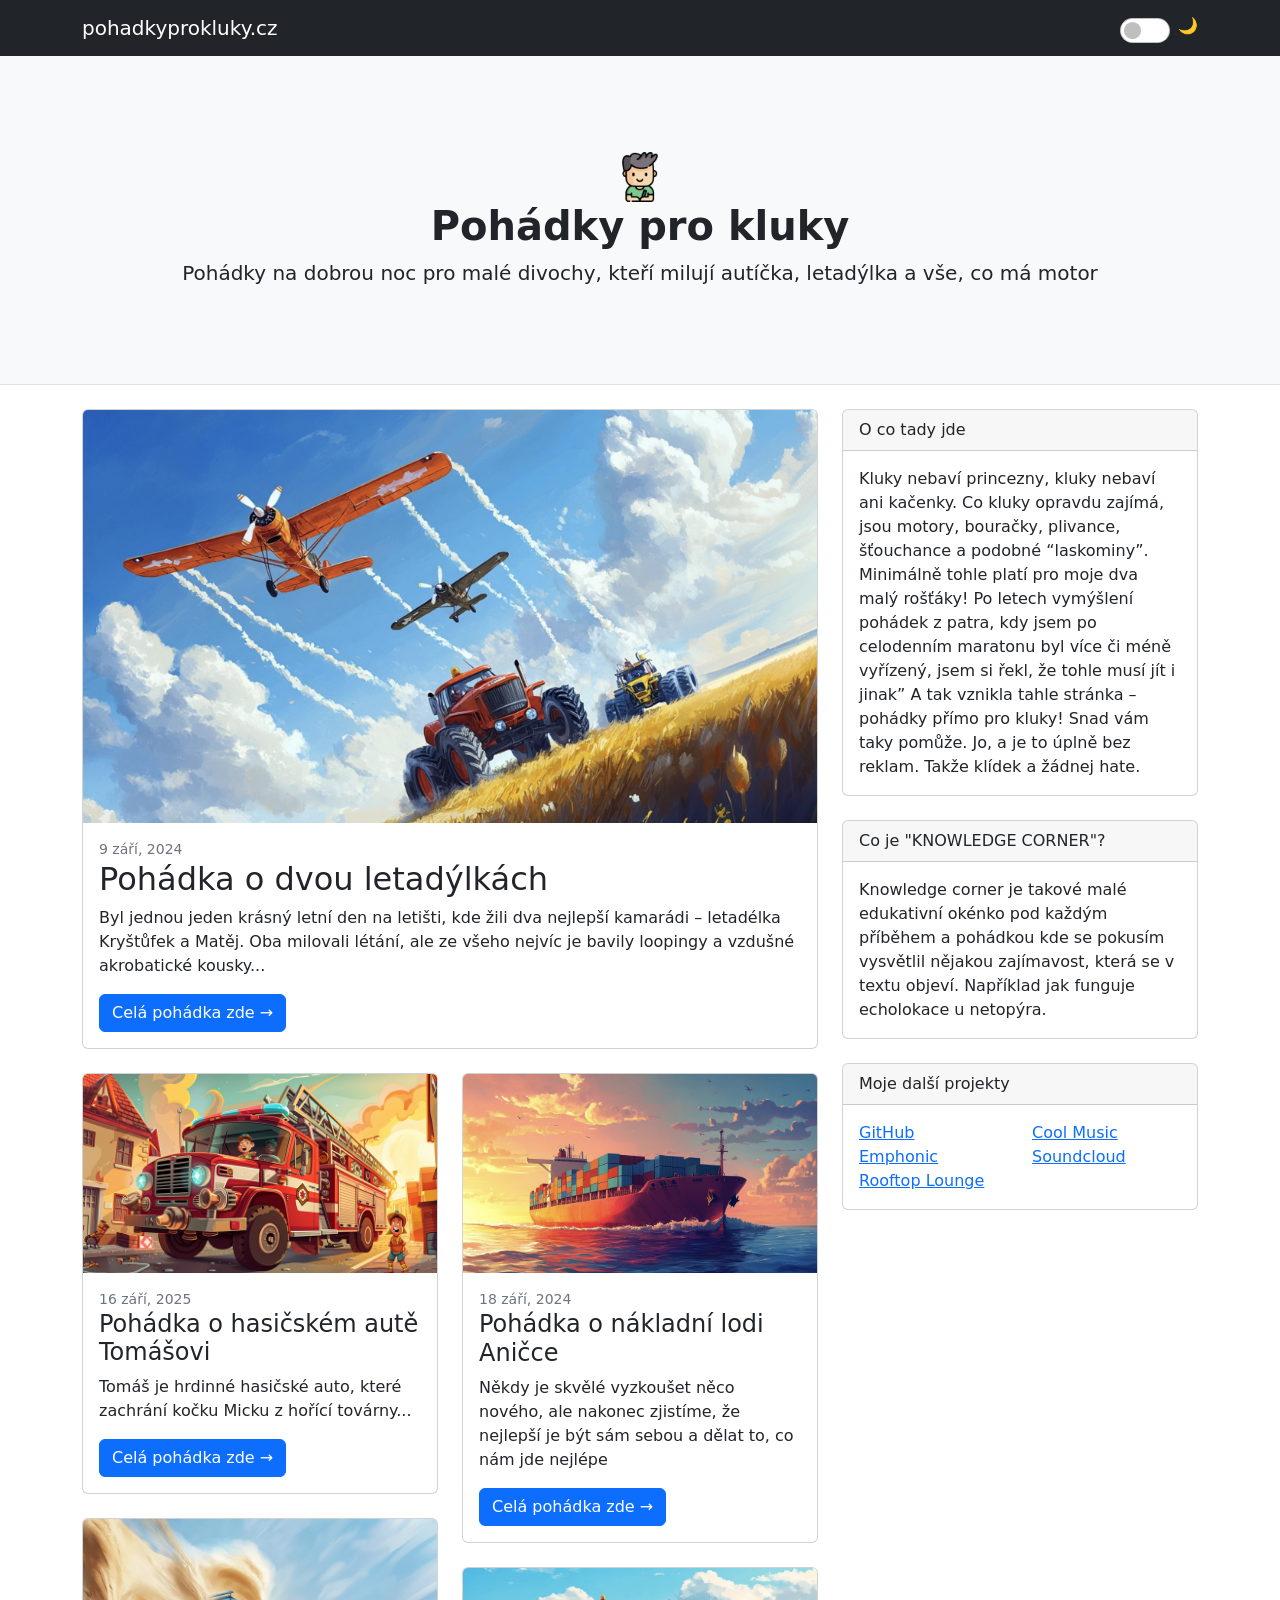
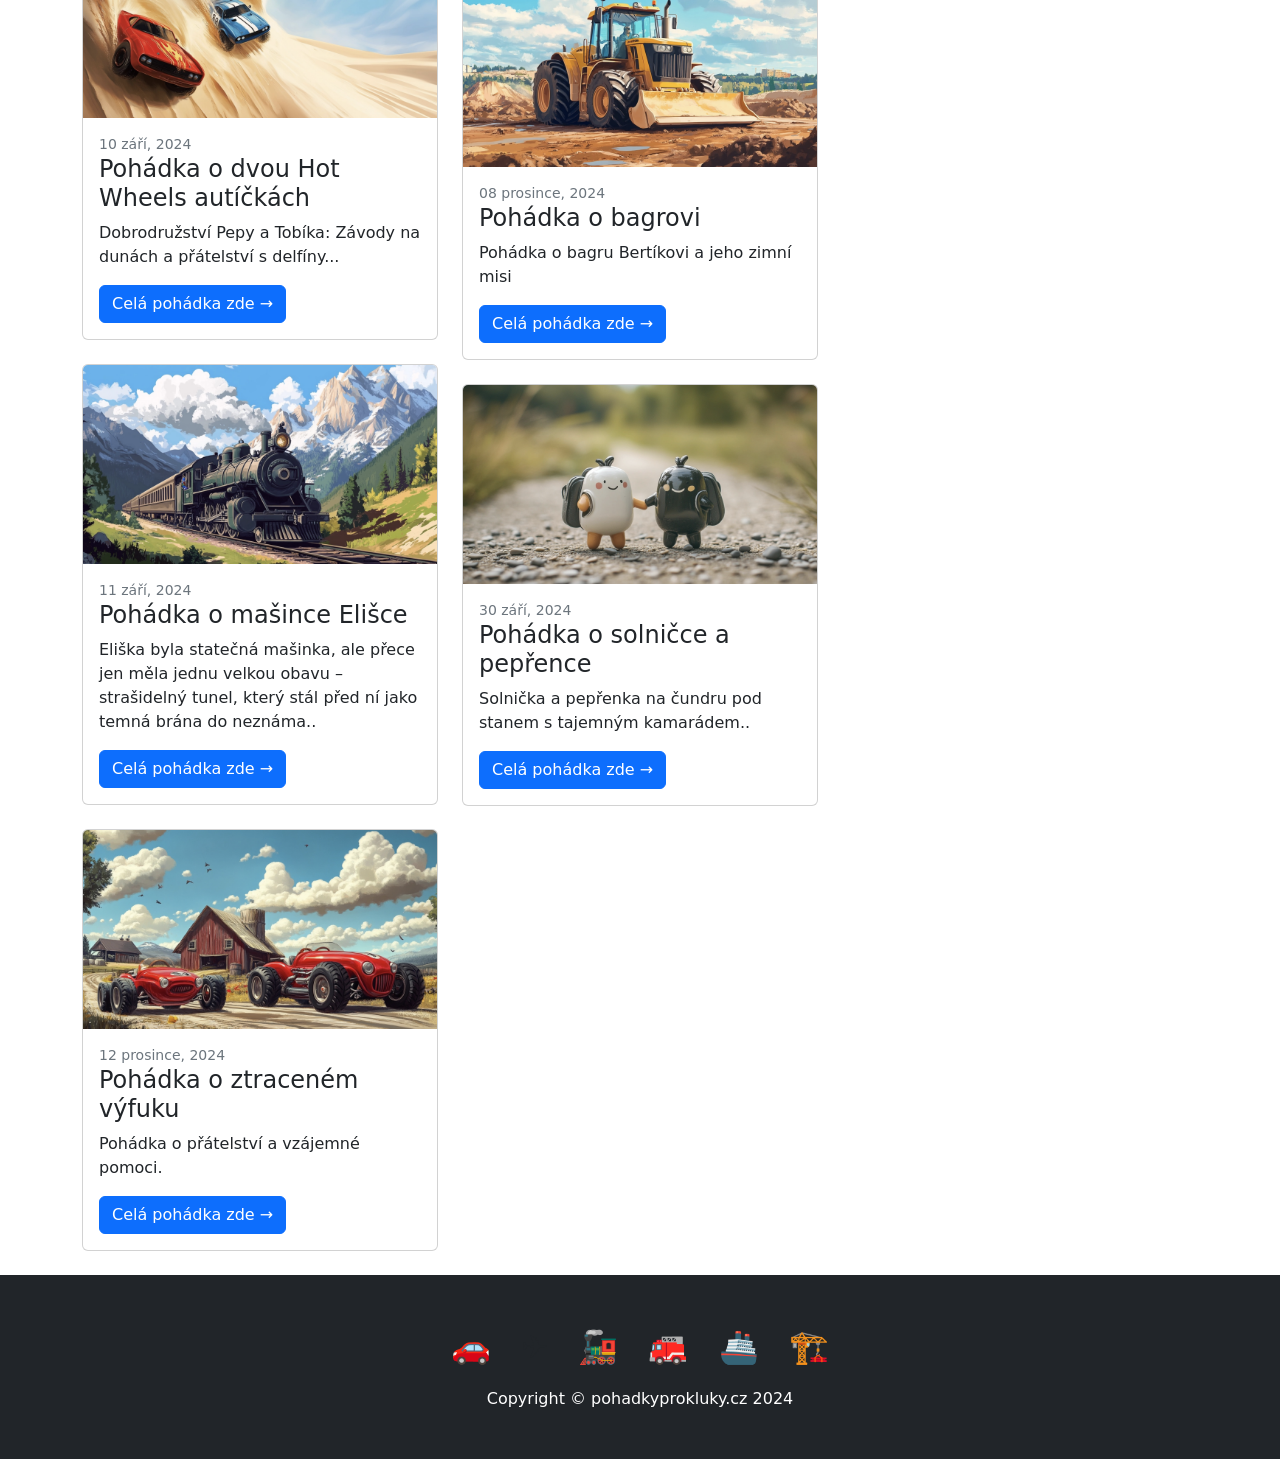
==== commit 00daf05d: "black@white&footer" ====
--- a/index.html
+++ b/index.html
@@ -1,15 +1,99 @@
 <!DOCTYPE html>
-<html lang="en">
+<html lang="cs-CZ">
     <head>
         <meta charset="utf-8" />
         <meta name="viewport" content="width=device-width, initial-scale=1, shrink-to-fit=no" />
-        <meta name="description" content="Pohádky na dobrou noc, Pohádky do postele, Pohadky pro deti, Pohadky pro kluky" />
+        <meta name="description" content="Pohádky na dobrou noc pro kluky - autíčka, letadýlka, bagry a hasičské vozy. Bezplatné české pohádky s edukačními prvky pro děti od 3 do 10 let." />
+        <meta name="keywords" content="pohádky pro kluky, pohádky na dobrou noc, české pohádky, autíčka, letadýlka, bagry, hasičské auto, free pohádky, pohádky zdarma" />
         <meta name="author" content="Roman Emphonic" />
-        <title>Pohádky pro kluky</title>
+        <meta name="robots" content="index, follow" />
+        <meta name="language" content="cs-CZ" />
+        <title>Pohádky pro kluky - České pohádky o autíčkách, letadýlkách a bagrech | pohadkyprokluky.cz</title>
+        
+        <!-- Open Graph Meta Tags -->
+        <meta property="og:title" content="Pohádky pro kluky - České pohádky na dobrou noc" />
+        <meta property="og:description" content="Bezplatné české pohádky pro kluky o autíčkách, letadýlkách, bagrech a dalších strojích. Ideální na dobrou noc!" />
+        <meta property="og:type" content="website" />
+        <meta property="og:url" content="https://pohadkyprokluky.cz/" />
+        <meta property="og:image" content="https://pohadkyprokluky.cz/assets/kluk.png" />
+        <meta property="og:locale" content="cs_CZ" />
+        <meta property="og:site_name" content="Pohádky pro kluky" />
+        
+        <!-- Twitter Card Meta Tags -->
+        <meta name="twitter:card" content="summary_large_image" />
+        <meta name="twitter:title" content="Pohádky pro kluky - České pohádky na dobrou noc" />
+        <meta name="twitter:description" content="Bezplatné české pohádky pro kluky o autíčkách, letadýlkách a bagrech" />
+        <meta name="twitter:image" content="https://pohadkyprokluky.cz/assets/kluk.png" />
         <!-- Favicon-->
         <link rel="icon" type="image/x-icon" href="assets/favicon.ico" />
         <!-- Core theme CSS (includes Bootstrap)-->
         <link href="css/styles.css" rel="stylesheet" />
+        <!-- Prevent flash of white on dark mode -->
+        <script>
+            if (localStorage.getItem('darkMode') === 'enabled') {
+                document.documentElement.classList.add('dark-mode-preload');
+                document.addEventListener('DOMContentLoaded', function() {
+                    document.body.classList.add('dark-mode');
+                    document.documentElement.classList.remove('dark-mode-preload');
+                });
+            }
+        </script>
+        <style>
+            .dark-mode-preload { background-color: #2a2a2a; }
+        </style>
+        
+        <!-- Structured Data -->
+        <script type="application/ld+json">
+        {
+            "@context": "https://schema.org",
+            "@type": "WebSite",
+            "name": "Pohádky pro kluky",
+            "url": "https://pohadkyprokluky.cz/",
+            "description": "Bezplatné české pohádky na dobrou noc pro kluky o autíčkách, letadýlkách, bagrech a dalších strojích",
+            "inLanguage": "cs-CZ",
+            "author": {
+                "@type": "Person",
+                "name": "Roman Emphonic"
+            },
+            "publisher": {
+                "@type": "Person",
+                "name": "Roman Emphonic"
+            },
+            "potentialAction": {
+                "@type": "SearchAction",
+                "target": {
+                    "@type": "EntryPoint",
+                    "urlTemplate": "https://pohadkyprokluky.cz/?search={search_term_string}"
+                },
+                "query-input": "required name=search_term_string"
+            },
+            "mainEntity": {
+                "@type": "ItemList",
+                "name": "České pohádky pro kluky",
+                "description": "Kolekce pohádek na dobrou noc o vozidlech a strojích",
+                "itemListElement": [
+                    {
+                        "@type": "CreativeWork",
+                        "name": "Pohádka o dvou letadýlkách",
+                        "url": "https://pohadkyprokluky.cz/pohadka-o-dvou-letadylkach.html",
+                        "description": "Příběh o dvou kamarádech letadýlkách Kryštůfkovi a Matějovi"
+                    },
+                    {
+                        "@type": "CreativeWork", 
+                        "name": "Pohádka o hasičském autě Tomášovi",
+                        "url": "https://pohadkyprokluky.cz/pohadka-o-hasicskem-aute.html",
+                        "description": "Hrdinný příběh hasičského auta Tomáše"
+                    },
+                    {
+                        "@type": "CreativeWork",
+                        "name": "Pohádka o dvou Hot Wheels autíčkách",
+                        "url": "https://pohadkyprokluky.cz/pohadka-o-dvou-autickach.html", 
+                        "description": "Dobrodružství Hot Wheels autíček Pepy a Tobíka"
+                    }
+                ]
+            }
+        }
+        </script>
     </head>
     <!-- Google tag (gtag.js) -->
     <script async src="https://www.googletagmanager.com/gtag/js?id=G-P7T6HJN109"></script>
@@ -25,18 +109,14 @@
         <nav class="navbar navbar-expand-lg navbar-dark bg-dark">
             <div class="container">
                 <a class="navbar-brand" href="#!">pohadkyprokluky.cz</a>
-                <!--
-                    <button class="navbar-toggler" type="button" data-bs-toggle="collapse" data-bs-target="#navbarSupportedContent" aria-controls="navbarSupportedContent" aria-expanded="false" aria-label="Toggle navigation"><span class="navbar-toggler-icon"></span></button>
-                    <div class="collapse navbar-collapse" id="navbarSupportedContent">
-                        <ul class="navbar-nav ms-auto mb-2 mb-lg-0">
-
-                            <li class="nav-item"><a class="nav-link" href="#">Home</a></li>
-                            <li class="nav-item"><a class="nav-link" href="#!">About</a></li>
-                            <li class="nav-item"><a class="nav-link" href="#!">Contact</a></li>
-                            <li class="nav-item"><a class="nav-link active" aria-current="page" href="#">Pohádky</a></li>
-                        </ul>
-                    </div>
-                --> 
+                <div class="ms-auto">
+                    <div class="form-check form-switch">
+                        <input class="form-check-input" type="checkbox" id="darkModeToggle" style="width: 50px; height: 25px; cursor: pointer;">
+                        <label class="form-check-label text-white ms-2" for="darkModeToggle" style="cursor: pointer;">
+                            <span id="darkModeIcon">🌙</span>
+                        </label>
+                    </div>
+                </div>
             </div>
         </nav>
         <!-- Page header with logo and tagline-->
@@ -45,15 +125,15 @@
                 <div class="text-center my-5">
                     <img class="img-fluid rounded" src="assets/kluk.png" style="width: 50px; height: auto;" />
                     <h1 class="fw-bolder">Pohádky pro kluky</h1>
-                    <p class="lead mb-0">Pohádky na dobrou noc pro malé divochy, kteří milují autíčka, letadýlka "and everything in between"</p>
+                    <p class="lead mb-0">Pohádky na dobrou noc pro malé divochy, kteří milují autíčka, letadýlka a vše, co má motor</p>
                 </div>
             </div>
         </header>
         <!-- Page content-->
-        <div class="container">
+        <main class="container">
             <div class="row">
                 <!-- Blog entries-->
-                <div class="col-lg-8">
+                <section class="col-lg-8" aria-label="Pohádky">
                     <!-- Featured blog post-->
                     <div class="card mb-4">
                         <a href="pohadka-o-dvou-letadylkach.html"><img class="card-img-top" src="assets/letadylka-loops.png" alt="..." /></a>
@@ -157,9 +237,9 @@
                         </ul>
                     </nav>
                 -->
-                </div>
+                </section>
                 <!-- Side widgets-->
-                <div class="col-lg-4">
+                <aside class="col-lg-4" aria-label="Informace o webu">
                     <!-- Search widget-->
                     <div class="card mb-4">
                         <div class="card-header">O co tady jde</div>
@@ -201,12 +281,24 @@
                         <div class="card-body">You can put anything you want inside of these side widgets. They are easy to use, and feature the Bootstrap 5 card component!</div>
                     </div>
                     -->
+                </aside>
+            </div>
+        </main>
+        <!-- Footer-->
+        <footer class="py-5 bg-dark">
+            <div class="container">
+                <div class="text-center">
+                    <div class="footer-vehicles mb-3">
+                        <span style="--delay: 0">🚗</span>
+                        <span style="--delay: 1">✈️</span>
+                        <span style="--delay: 2">🚂</span>
+                        <span style="--delay: 3">🚒</span>
+                        <span style="--delay: 4">🚢</span>
+                        <span style="--delay: 5">🏗️</span>
+                    </div>
+                    <p class="m-0 text-center text-white">Copyright &copy; pohadkyprokluky.cz 2024</p>
                 </div>
             </div>
-        </div>
-        <!-- Footer-->
-        <footer class="py-5 bg-dark">
-            <div class="container"><p class="m-0 text-center text-white">Copyright &copy; pohadkyprokluky.cz 2024</p></div>
         </footer>
         <!-- Bootstrap core JS-->
         <script src="https://cdn.jsdelivr.net/npm/bootstrap@5.2.3/dist/js/bootstrap.bundle.min.js"></script>
